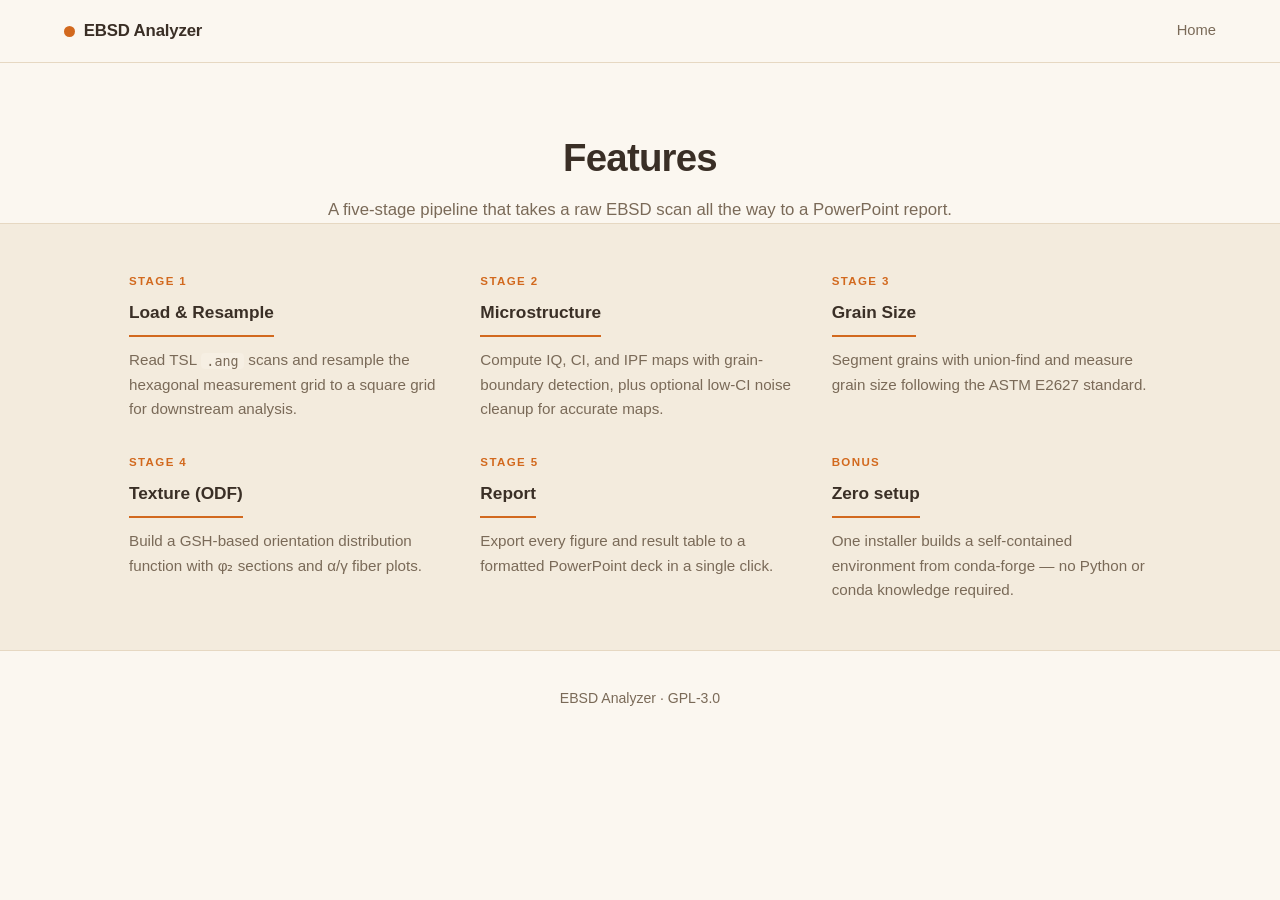
==== docs/features.html @ 9c9bef13 "Update web (features)" ====
<!DOCTYPE html>
<html lang="en">
<head>
  <meta charset="UTF-8">
  <meta name="viewport" content="width=device-width, initial-scale=1.0">
  <title>Features — EBSD Analyzer</title>
  <link rel="stylesheet" href="style.css">
</head>
<body>

  <!-- ===== Top nav ===== -->
  <nav class="nav">
    <a class="brand" href="index.html" style="text-decoration:none;color:inherit;"><span class="dot"></span> EBSD Analyzer</a>
    <div class="nav-links">
      <a href="index.html">Home</a>
    </div>
  </nav>

  <!-- ===== Page header ===== -->
  <header class="section-head">
    <h1>Features</h1>
    <p>A five-stage pipeline that takes a raw EBSD scan all the way to a PowerPoint report.</p>
  </header>

  <!-- ===== Feature cards (2 × 3 grid) ===== -->
  <section class="features">
    <div class="features-inner">

      <div class="feature">
        <span class="num">Stage 1</span>
        <h3>Load &amp; Resample</h3>
        <p>Read TSL <code>.ang</code> scans and resample the hexagonal measurement grid to a square grid for downstream analysis.</p>
      </div>

      <div class="feature">
        <span class="num">Stage 2</span>
        <h3>Microstructure</h3>
        <p>Compute IQ, CI, and IPF maps with grain-boundary detection, plus optional low-CI noise cleanup for accurate maps.</p>
      </div>

      <div class="feature">
        <span class="num">Stage 3</span>
        <h3>Grain Size</h3>
        <p>Segment grains with union-find and measure grain size following the ASTM E2627 standard.</p>
      </div>

      <div class="feature">
        <span class="num">Stage 4</span>
        <h3>Texture (ODF)</h3>
        <p>Build a GSH-based orientation distribution function with φ₂ sections and α/γ fiber plots.</p>
      </div>

      <div class="feature">
        <span class="num">Stage 5</span>
        <h3>Report</h3>
        <p>Export every figure and result table to a formatted PowerPoint deck in a single click.</p>
      </div>

      <div class="feature">
        <span class="num">Bonus</span>
        <h3>Zero setup</h3>
        <p>One installer builds a self-contained environment from conda-forge — no Python or conda knowledge required.</p>
      </div>

    </div>
  </section>

  <!-- ===== Footer ===== -->
  <footer>
    EBSD Analyzer · GPL-3.0
  </footer>

</body>
</html>
---- docs/style.css ----
/* ============================================================
   EBSD Analyzer — landing page
   Warm mineral theme · icon-free · clean typography
   All colors live in the :root variables below — change those
   to re-theme the whole page in one place.
   ============================================================ */
:root {
  --bg:        #fbf7f0;
  --bg-alt:    #f3ebdd;
  --panel:     #f6efe3;
  --text:      #3a2f26;
  --text-soft: #7a6a58;
  --accent:    #d2691e;
  --accent-2:  #a8500f;
  --border:    #e6d8c2;
  --btn-text:  #ffffff;
  --shadow:    0 10px 30px rgba(210,105,30,.18);
}

* { box-sizing: border-box; margin: 0; padding: 0; }

body {
  font-family: -apple-system, "Segoe UI", Roboto, Helvetica, Arial, sans-serif;
  background: var(--bg);
  color: var(--text);
  line-height: 1.6;
}

/* ---- Top navigation ---- */
.nav {
  display: flex; align-items: center; justify-content: space-between;
  padding: 1.1rem clamp(1.5rem, 5vw, 4rem);
  border-bottom: 1px solid var(--border);
}
.brand { display: flex; align-items: center; gap: .55rem; font-weight: 700; font-size: 1.05rem; letter-spacing: -.01em; }
.brand .dot { width: 11px; height: 11px; border-radius: 50%; background: var(--accent); }
.nav-links { display: flex; gap: 1.6rem; font-size: .92rem; }
.nav-links a { color: var(--text-soft); text-decoration: none; }
.nav-links a:hover { color: var(--accent); }

/* ---- Hero (split two-column) ---- */
.hero {
  display: grid; grid-template-columns: 1fr 1fr; gap: clamp(2rem, 5vw, 4rem);
  align-items: center;
  max-width: 1150px; margin: 0 auto;
  padding: clamp(2.5rem, 6vw, 5rem) clamp(1.5rem, 5vw, 4rem);
}
.eyebrow {
  display: inline-block; font-size: .78rem; letter-spacing: .12em;
  text-transform: uppercase; color: var(--accent); font-weight: 700; margin-bottom: 1rem;
}
.hero h1 { font-size: clamp(2.2rem, 5vw, 3.2rem); line-height: 1.1; margin-bottom: 1.1rem; letter-spacing: -.02em; }
.hero p.lead { font-size: 1.12rem; color: var(--text-soft); margin-bottom: 2rem; max-width: 34ch; }

.btn-row { display: flex; flex-wrap: wrap; gap: .9rem; margin-bottom: 1.6rem; }
.btn {
  display: inline-flex; align-items: center;
  padding: .8rem 1.6rem; border-radius: 10px; font-size: 1rem; font-weight: 600;
  text-decoration: none; border: 2px solid transparent; transition: transform .12s, background .12s, color .12s;
}
.btn:hover { transform: translateY(-2px); }
.btn-primary { background: var(--accent); color: var(--btn-text); box-shadow: var(--shadow); }
.btn-primary:hover { background: var(--accent-2); }
.btn-outline { background: transparent; color: var(--accent); border-color: var(--accent); }
.btn-outline:hover { background: var(--accent); color: var(--btn-text); }

.meta { font-size: .85rem; color: var(--text-soft); }
.meta code { background: var(--panel); padding: .1rem .45rem; border-radius: 5px; }

/* ---- Hero image / screenshot placeholder ---- */
.shot {
  aspect-ratio: 2191 / 1756; border-radius: 14px; overflow: hidden;
  background:
    radial-gradient(circle at 30% 30%, rgba(255,255,255,.15), transparent 60%),
    repeating-conic-gradient(from 0deg,
      var(--accent) 0deg 15deg, var(--accent-2) 15deg 30deg);
  border: 1px solid var(--border); box-shadow: var(--shadow);
  display: flex; align-items: center; justify-content: center;
}
.shot img { width: 100%; height: 100%; object-fit: cover; display: block; }
.shot .label {
  background: rgba(0,0,0,.5); color: #fff; font-size: .82rem;
  padding: .4rem .8rem; border-radius: 8px;
}

/* ---- Features strip (text-only, accent rule under each heading) ---- */
.features {
  background: var(--bg-alt); border-top: 1px solid var(--border); border-bottom: 1px solid var(--border);
}
.features-inner {
  max-width: 1150px; margin: 0 auto; padding: 3rem clamp(1.5rem, 5vw, 4rem);
  display: grid; grid-template-columns: repeat(3, 1fr); gap: 2rem;
}
.feature h3 {
  font-size: 1.08rem; margin-bottom: .7rem; padding-bottom: .55rem;
  border-bottom: 2px solid var(--accent); display: inline-block;
}
.feature p { font-size: .95rem; color: var(--text-soft); }

/* ---- Footer ---- */
footer {
  text-align: center; padding: 2.2rem 1.5rem; color: var(--text-soft); font-size: .88rem;
}
footer a { color: var(--accent); text-decoration: none; }

/* ---- Section header (features page) ---- */
.section-head {
  text-align: center; max-width: 900px; margin: 0 auto;
  padding: clamp(2.5rem, 6vw, 4rem) clamp(1.5rem, 5vw, 4rem) 0;
}
.section-head h1 { font-size: clamp(1.8rem, 4vw, 2.4rem); margin-bottom: .5rem; letter-spacing: -.02em; }
.section-head p { color: var(--text-soft); font-size: 1.05rem; }

/* ---- Numbered step label on feature cards ---- */
.feature .num {
  display: block; font-size: .72rem; font-weight: 700; letter-spacing: .12em;
  text-transform: uppercase; color: var(--accent); margin-bottom: .5rem;
}
.feature code { background: var(--panel); padding: .05rem .35rem; border-radius: 4px; font-size: .88em; }

/* ---- Responsive ---- */
@media (max-width: 780px) {
  .hero { grid-template-columns: 1fr; }
  .features-inner { grid-template-columns: 1fr; }
  .nav-links { display: none; }
}
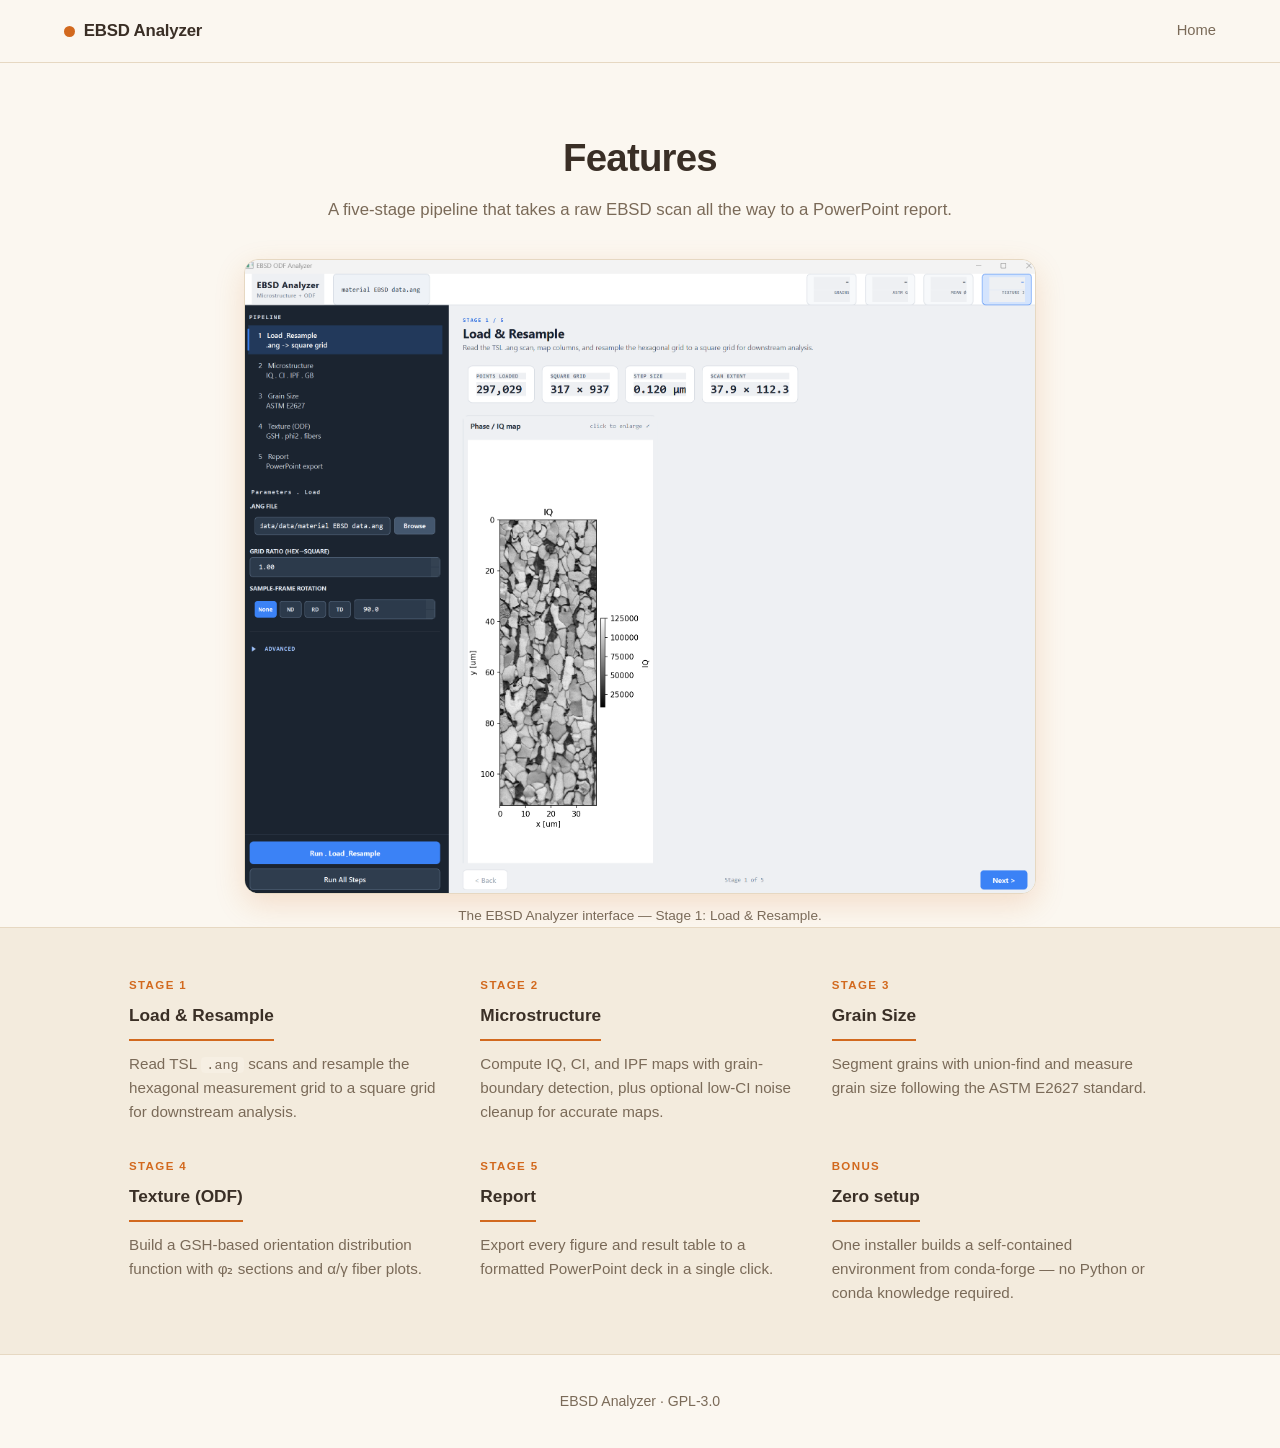
==== commit 190cff7f: "Redesign home as downloads hub; add screenshot to features page" ====
--- a/docs/features.html
+++ b/docs/features.html
@@ -21,6 +21,12 @@
     <h1>Features</h1>
     <p>A five-stage pipeline that takes a raw EBSD scan all the way to a PowerPoint report.</p>
   </header>
+
+  <!-- ===== Screenshot ===== -->
+  <figure class="showcase">
+    <img src="images/screen.png" alt="EBSD Analyzer — Load &amp; Resample stage">
+    <figcaption>The EBSD Analyzer interface — Stage 1: Load &amp; Resample.</figcaption>
+  </figure>
 
   <!-- ===== Feature cards (2 × 3 grid) ===== -->
   <section class="features">
--- a/docs/style.css
+++ b/docs/style.css
@@ -118,6 +118,34 @@
 }
 .feature code { background: var(--panel); padding: .05rem .35rem; border-radius: 4px; font-size: .88em; }
 
+/* ---- Screenshot showcase (features page) ---- */
+.showcase { max-width: 920px; margin: 2.2rem auto 0; padding: 0 clamp(1.5rem, 5vw, 4rem); }
+.showcase img {
+  width: 100%; height: auto; display: block;
+  border: 1px solid var(--border); border-radius: 14px; box-shadow: var(--shadow);
+}
+.showcase figcaption { text-align: center; font-size: .85rem; color: var(--text-soft); margin-top: .7rem; }
+
+/* ---- Downloads hub grid ---- */
+.downloads-inner {
+  max-width: 1150px; margin: 0 auto;
+  padding: 2rem clamp(1.5rem, 5vw, 4rem) 4rem;
+  display: grid; grid-template-columns: repeat(3, 1fr); gap: 1.5rem;
+}
+.dl-card {
+  display: flex; flex-direction: column;
+  background: var(--panel); border: 1px solid var(--border); border-radius: 12px;
+  padding: 1.6rem;
+}
+.dl-card h3 { font-size: 1.15rem; margin-bottom: .5rem; }
+.dl-card .desc { color: var(--text-soft); font-size: .95rem; margin-bottom: 1rem; flex-grow: 1; }
+.dl-card .card-meta { font-size: .8rem; color: var(--text-soft); margin-bottom: 1.2rem; }
+.dl-card .card-meta code { background: var(--bg-alt); padding: .1rem .4rem; border-radius: 5px; }
+.dl-card .btn { align-self: flex-start; padding: .65rem 1.4rem; font-size: .95rem; }
+/* placeholder cards for future projects */
+.dl-card.soon { opacity: .65; border-style: dashed; }
+.dl-card.soon .btn { background: var(--border); color: var(--text-soft); cursor: default; box-shadow: none; }
+
 /* ---- Responsive ---- */
 @media (max-width: 780px) {
   .hero { grid-template-columns: 1fr; }
